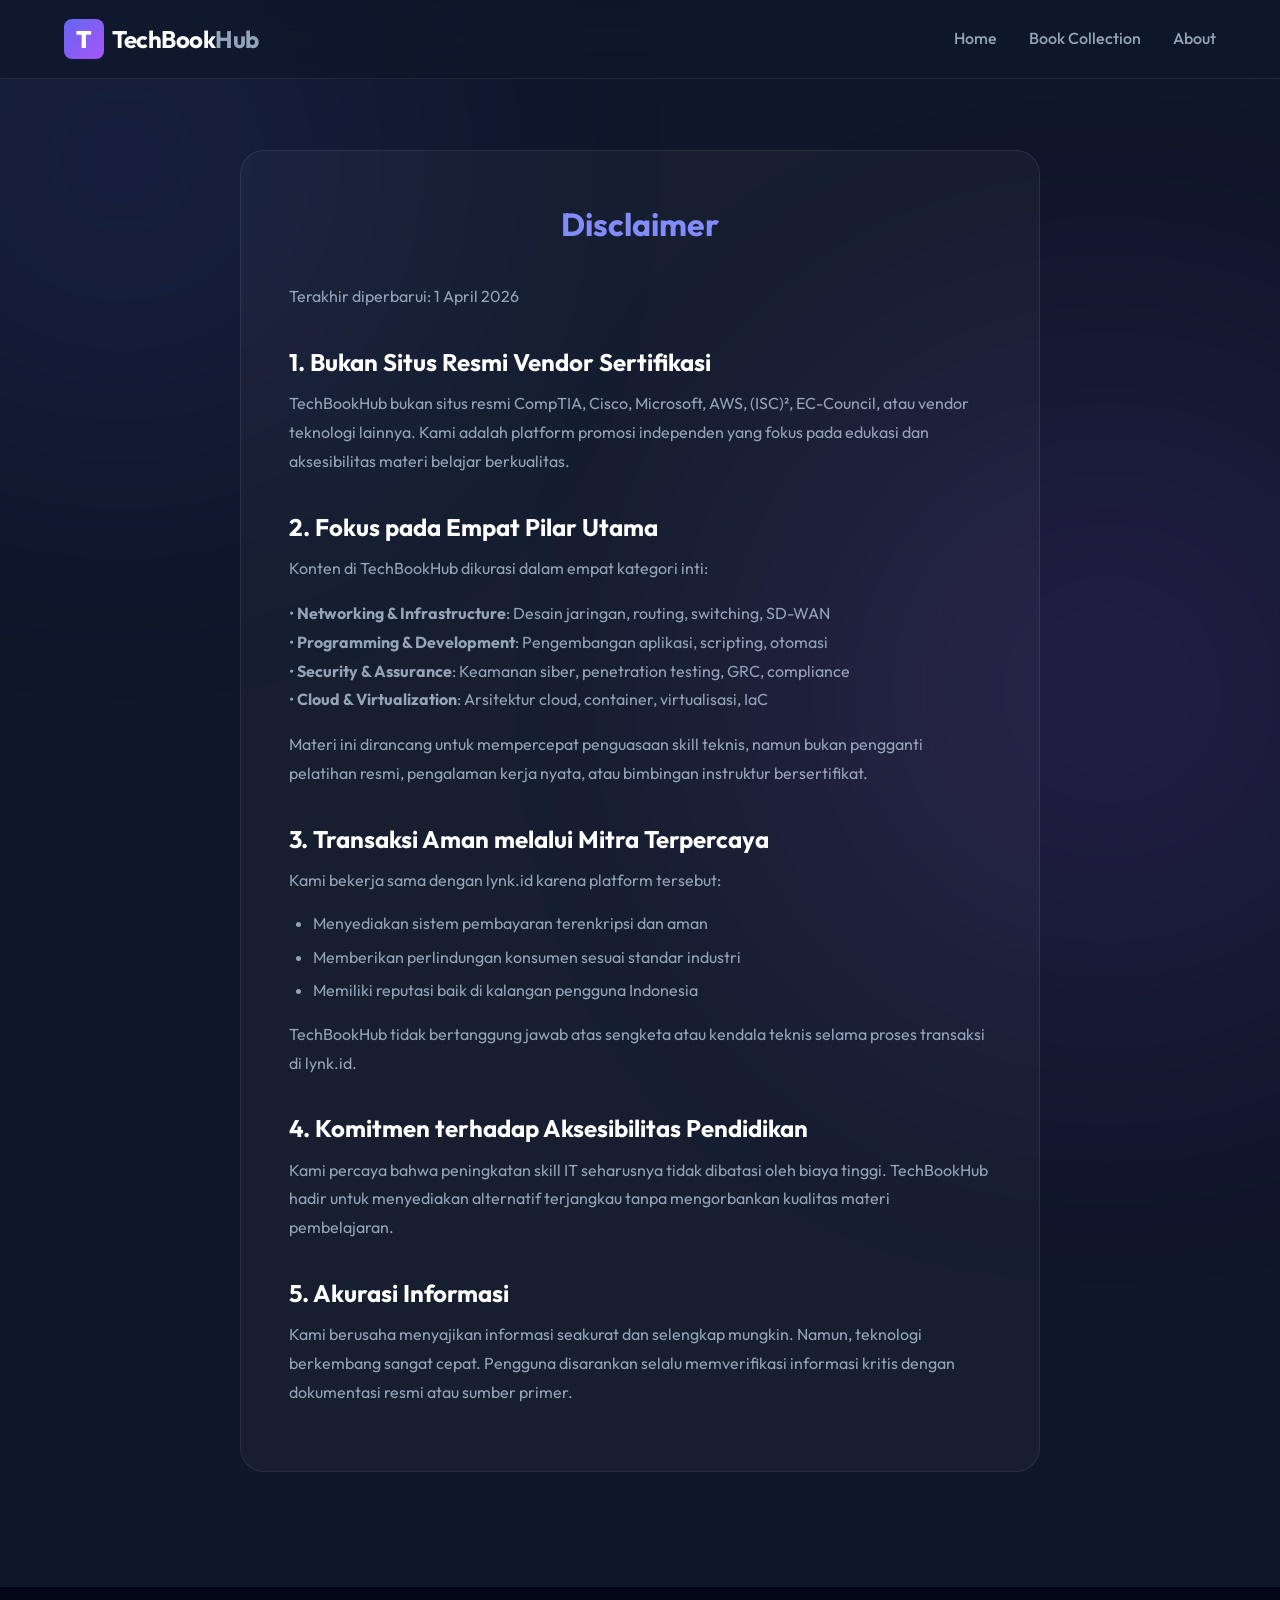
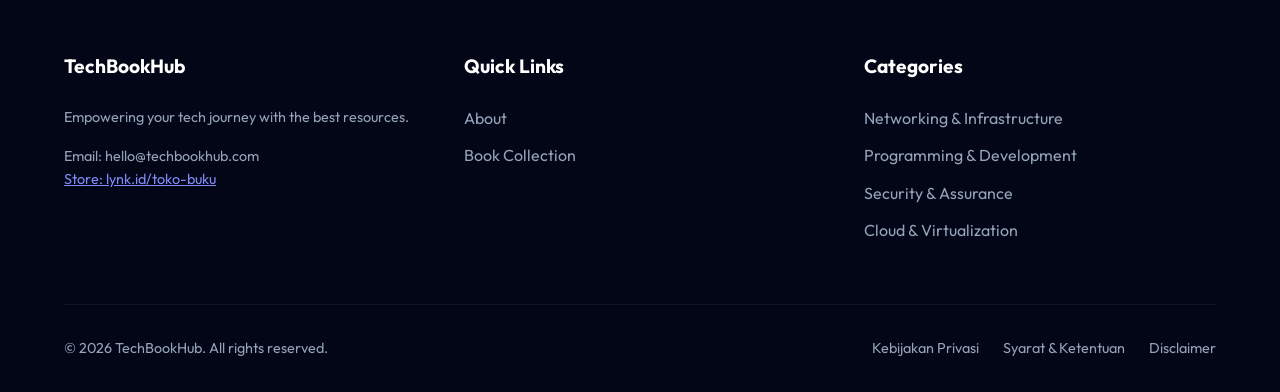
==== disclaimer.html @ c265a316 "feat: finalize legal pages and layout, fix mobile menu This commit adds disclaimer, privacy policy, " ====
<!DOCTYPE html>
<html lang="id">
<head>
    <meta charset="UTF-8">
    <meta name="viewport" content="width=device-width, initial-scale=1.0">
    <title>Disclaimer | TechBookHub</title>
    <!-- Favicon -->
    <link rel="icon" type="image/svg+xml" href="data:image/svg+xml,%3Csvg xmlns='http://www.w3.org/2000/svg' viewBox='0 0 100 100'%3E%3Crect width='100' height='100' rx='20' fill='%23a855f7'/%3E%3Ctext x='50' y='53' font-family='Arial, sans-serif' font-size='65' font-weight='bold' fill='white' dominant-baseline='central' text-anchor='middle'%3ET%3C/text%3E%3C/svg%3E">
    <link rel="stylesheet" href="assets/css/style.css">
    <style>
        .legal-content-container {
            max-width: 800px; 
            margin: 0 auto; 
            background: var(--glass-bg); 
            border: 1px solid var(--glass-border); 
            padding: 3rem; 
            border-radius: 24px;
        }
        .legal-content-container h2 {
            margin-bottom: 0.5rem;
            color: white;
            font-size: 1.5rem;
            margin-top: 2rem;
        }
        .legal-content-container h2:first-child {
            margin-top: 0;
            font-size: 2rem;
            color: var(--primary-light);
            margin-bottom: 2rem;
            text-align: center;
        }
        .legal-content-container p {
            color: var(--text-muted);
            margin-bottom: 1rem;
            line-height: 1.8;
        }
        .legal-content-container ul {
            color: var(--text-muted);
            margin-bottom: 1rem;
            padding-left: 1.5rem;
        }
        .legal-content-container ul li {
            margin-bottom: 0.5rem;
        }
    </style>
</head>
<body>
    <div class="bg-glow glow-1"></div>
    <div class="bg-glow glow-2"></div>

    <header>
        <a href="index.html" class="logo-container">
            <div class="logo-t">T</div>
            <div class="logo-text"><span class="tech">TechBook</span><span class="hub">Hub</span></div>
        </a>
        <button id="menu-toggle" class="menu-toggle" aria-label="Toggle Navigation">☰</button>
        <nav>
            <ul id="nav-list">
                <li><a href="index.html#home">Home</a></li>
                <li><a href="index.html#book-collection">Book Collection</a></li>
                <li><a href="index.html#about">About</a></li>
            </ul>
        </nav>
    </header>

    <section id="legal" style="padding-top: 150px; min-height: 80vh;">
        <div class="legal-content-container">
            <h2>Disclaimer</h2>
            <p>Terakhir diperbarui: 1 April 2026</p>

            <h2>1. Bukan Situs Resmi Vendor Sertifikasi</h2>
            <p>TechBookHub bukan situs resmi CompTIA, Cisco, Microsoft, AWS, (ISC)², EC-Council, atau vendor teknologi lainnya. Kami adalah platform promosi independen yang fokus pada edukasi dan aksesibilitas materi belajar berkualitas.</p>

            <h2>2. Fokus pada Empat Pilar Utama</h2>
            <p>Konten di TechBookHub dikurasi dalam empat kategori inti:</p>
            <p>• <strong>Networking & Infrastructure</strong>: Desain jaringan, routing, switching, SD-WAN<br>
            • <strong>Programming & Development</strong>: Pengembangan aplikasi, scripting, otomasi<br>
            • <strong>Security & Assurance</strong>: Keamanan siber, penetration testing, GRC, compliance<br>
            • <strong>Cloud & Virtualization</strong>: Arsitektur cloud, container, virtualisasi, IaC</p>
            <p>Materi ini dirancang untuk mempercepat penguasaan skill teknis, namun bukan pengganti pelatihan resmi, pengalaman kerja nyata, atau bimbingan instruktur bersertifikat.</p>

            <h2>3. Transaksi Aman melalui Mitra Terpercaya</h2>
            <p>Kami bekerja sama dengan lynk.id karena platform tersebut:</p>
            <ul>
                <li>Menyediakan sistem pembayaran terenkripsi dan aman</li>
                <li>Memberikan perlindungan konsumen sesuai standar industri</li>
                <li>Memiliki reputasi baik di kalangan pengguna Indonesia</li>
            </ul>
            <p>TechBookHub tidak bertanggung jawab atas sengketa atau kendala teknis selama proses transaksi di lynk.id.</p>

            <h2>4. Komitmen terhadap Aksesibilitas Pendidikan</h2>
            <p>Kami percaya bahwa peningkatan skill IT seharusnya tidak dibatasi oleh biaya tinggi. TechBookHub hadir untuk menyediakan alternatif terjangkau tanpa mengorbankan kualitas materi pembelajaran.</p>

            <h2>5. Akurasi Informasi</h2>
            <p>Kami berusaha menyajikan informasi seakurat dan selengkap mungkin. Namun, teknologi berkembang sangat cepat. Pengguna disarankan selalu memverifikasi informasi kritis dengan dokumentasi resmi atau sumber primer.</p>
        </div>
    </section>

    <footer>
        <div class="footer-grid">
            <div class="footer-col">
                <h3>TechBookHub</h3>
                <p style="color:var(--text-muted); font-size:0.9rem;">Empowering your tech journey with the best resources.</p>
                <p style="color:var(--text-muted); font-size:0.9rem; margin-top:1rem;">Email: hello@techbookhub.com</p>
                <p style="color:var(--text-muted); font-size:0.9rem;"><a href="https://lynk.id/toko-buku" target="_blank" style="color:var(--primary-light);">Store: lynk.id/toko-buku</a></p>
            </div>
            <div class="footer-col">
                <h3>Quick Links</h3>
                <ul>
                    <li><a href="index.html#about">About</a></li>
                    <li><a href="index.html#book-collection">Book Collection</a></li>
                </ul>
            </div>
            <div class="footer-col">
                <h3>Categories</h3>
                <ul>
                    <li><a href="index.html#book-collection">Networking & Infrastructure</a></li>
                    <li><a href="index.html#book-collection">Programming & Development</a></li>
                    <li><a href="index.html#book-collection">Security & Assurance</a></li>
                    <li><a href="index.html#book-collection">Cloud & Virtualization</a></li>
                </ul>
            </div>
        </div>
        <div class="footer-bottom">
            <p>&copy; 2026 TechBookHub. All rights reserved.</p>
            <div class="legal-links">
                <a href="privacy-policy.html">Kebijakan Privasi</a>
                <a href="terms-conditions.html">Syarat & Ketentuan</a>
                <a href="disclaimer.html">Disclaimer</a>
            </div>
        </div>
    </footer>

    <script src="assets/js/script.js?v=20260410"></script>
</body>
</html>
---- assets/css/style.css ----
@import url('https://fonts.googleapis.com/css2?family=Outfit:wght@300;400;600;700;800&display=swap');

:root {
  --primary: #6366f1;
  --primary-light: #818cf8;
  --secondary: #a855f7;
  --bg-dark: #0f172a;
  --bg-darker: #020617;
  --text-main: #f8fafc;
  --text-muted: #94a3b8;
  --glass-bg: rgba(255, 255, 255, 0.03);
  --glass-border: rgba(255, 255, 255, 0.08);
}

* { margin: 0; padding: 0; box-sizing: border-box; font-family: 'Outfit', sans-serif; }
html { scroll-behavior: smooth; }
body { background-color: var(--bg-dark); color: var(--text-main); line-height: 1.6; overflow-x: hidden; }

/* Background glows */
.bg-glow { position: fixed; border-radius: 50%; filter: blur(150px); opacity: 0.15; z-index: -1; pointer-events: none;}
.glow-1 { top: -10%; left: -10%; width: 500px; height: 500px; background: var(--primary); }
.glow-2 { bottom: -10%; right: -10%; width: 600px; height: 600px; background: var(--secondary); }

/* Header Navbar */
header {
  position: fixed; top: 0; width: 100%; z-index: 50;
  background: rgba(15, 23, 42, 0.7); backdrop-filter: blur(16px);
  border-bottom: 1px solid var(--glass-border); padding: 1.2rem 5%;
  display: flex; justify-content: space-between; align-items: center;
}
.logo-container { display: flex; align-items: center; gap: 0.5rem; text-decoration: none; }
.logo-t {
  background: linear-gradient(135deg, var(--primary), var(--secondary));
  color: white; font-weight: 800; font-size: 1.5rem;
  width: 40px; height: 40px; display: flex; align-items: center; justify-content: center;
  border-radius: 8px;
}
.logo-text { font-size: 1.5rem; font-weight: 700; letter-spacing: -0.5px; }
.logo-text .tech { color: #ffffff; }
.logo-text .hub { color: #94a3b8; }

nav ul { display: flex; gap: 2rem; list-style: none; }
nav a { color: var(--text-muted); text-decoration: none; font-weight: 500; transition: color 0.3s; }
nav a:hover { color: var(--text-main); }

/* Sections Common */
section { min-height: 100vh; padding: 120px 5% 50px; display: flex; flex-direction: column; justify-content: center;}

/* Home / Hero */
#home { text-align: center; align-items: center; }
.hero-title { font-size: 4.5rem; font-weight: 800; line-height: 1.1; margin-bottom: 1.5rem; }
.hero-title span { background: linear-gradient(to right, var(--primary-light), var(--secondary)); -webkit-background-clip: text; background-clip: text; -webkit-text-fill-color: transparent; color: transparent; }
.hero-desc { font-size: 1.25rem; color: var(--text-muted); max-width: 600px; margin-bottom: 2.5rem; }
.btn {
  display: inline-block; padding: 1rem 2.5rem; font-weight: 600; color: white;
  background: linear-gradient(135deg, var(--primary), var(--secondary));
  border-radius: 9999px; text-decoration: none; transition: all 0.3s ease; border: none; cursor: pointer;
  box-shadow: 0 10px 20px -5px rgba(99, 102, 241, 0.4);
}
.btn:hover { transform: translateY(-3px); box-shadow: 0 15px 25px -5px rgba(99, 102, 241, 0.5); }

/* Titles */
.section-title { font-size: 2.5rem; margin-bottom: 2rem; position: relative; display: inline-block; }
.section-title::after { content: ''; position: absolute; bottom: -10px; left: 0; width: 50px; height: 4px; background: var(--primary); border-radius: 2px; }

/* Book Collection */
#book-collection { justify-content: flex-start; }

.category-filters { display: flex; flex-wrap: wrap; gap: 1rem; margin-bottom: 3rem; }
.filter-btn {
  background: var(--glass-bg); border: 1px solid var(--glass-border);
  color: var(--text-muted); padding: 0.75rem 1.5rem; border-radius: 12px;
  cursor: pointer; transition: all 0.3s; font-weight: 500;
}
.filter-btn:hover, .filter-btn.active {
  background: rgba(99, 102, 241, 0.15); border-color: var(--primary); color: white;
}

.books-grid { display: grid; grid-template-columns: repeat(auto-fill, minmax(280px, 1fr)); gap: 2rem; margin-bottom: 4rem; }
.book-card {
  background: linear-gradient(180deg, var(--bg-darker) 0%, rgba(99, 102, 241, 0.08) 100%); border: 1px solid var(--glass-border); border-radius: 16px;
  padding: 1.5rem; transition: transform 0.3s, box-shadow 0.3s;
  display: flex; flex-direction: column; height: 100%;
}
.book-card:hover { transform: translateY(-5px); box-shadow: 0 20px 40px -10px rgba(0,0,0,0.5); border-color: rgba(255,255,255,0.15); }
.book-cover { width: 100%; height: 320px; background: linear-gradient(135deg, rgba(99, 102, 241, 0.15), rgba(168, 85, 247, 0.15)); border-radius: 8px; margin-bottom: 1.5rem; display: flex; align-items: center; justify-content: center; overflow: hidden; position: relative;}
.book-cover img { width: 100%; height: 100%; object-fit: cover; }
.book-tag { position: absolute; top: 10px; left: 10px; background: rgba(0,0,0,0.7); backdrop-filter: blur(4px); padding: 5px 10px; border-radius: 6px; font-size: 0.75rem; font-weight: 600; color: var(--primary-light); }
.book-title { font-size: 1.25rem; font-weight: 700; margin-bottom: 1rem; line-height: 1.4; flex-grow: 1;}
.book-actions { display: grid; grid-template-columns: 1fr 1fr; gap: 1rem; }
.btn-outline {
  background: transparent; border: 1px solid var(--glass-border); color: var(--text-main);
  padding: 0.75rem; border-radius: 8px; font-weight: 600; cursor: pointer; transition: 0.3s;
  text-align: center; text-decoration: none;
}
.btn-outline:hover { background: rgba(255,255,255,0.05); }
.btn-buy {
  background: var(--primary); border: 1px solid var(--primary); color: white;
  padding: 0.75rem; border-radius: 8px; font-weight: 600; cursor: pointer; transition: 0.3s;
  text-align: center; text-decoration: none;
}
.btn-buy:hover { background: var(--primary-light); }

/* Features Section */
.featured-section { margin-bottom: 4rem; }
.featured-section .books-grid { grid-template-columns: repeat(auto-fill, minmax(320px, 1fr)); }
.featured-label { display: inline-flex; align-items: center; gap: 0.5rem; color: #fbbf24; font-weight: 700; margin-bottom: 1.5rem; font-size: 1.2rem; }

/* Modal / Pop-Up */
.modal-overlay {
  position: fixed; top: 0; left: 0; width: 100%; height: 100%;
  background: rgba(2, 6, 23, 0.85); backdrop-filter: blur(8px);
  z-index: 100; display: flex; align-items: center; justify-content: center;
  opacity: 0; pointer-events: none; transition: opacity 0.3s ease;
  padding: 20px;
}
.modal-overlay.active { opacity: 1; pointer-events: all; }
.modal-content {
  background: var(--bg-dark); border: 1px solid var(--glass-border);
  border-radius: 20px; width: 100%; max-width: 600px; max-height: 90vh; overflow-y: auto;
  padding: 2.5rem; box-shadow: 0 25px 50px -12px rgba(0,0,0,0.5);
  transform: translateY(20px); transition: transform 0.3s ease;
  position: relative;
}
.modal-overlay.active .modal-content { transform: translateY(0); }
.modal-close {
  position: absolute; top: 20px; right: 20px; background: none; border: none;
  color: var(--text-muted); font-size: 1.5rem; cursor: pointer; transition: 0.3s;
}
.modal-close:hover { color: white; }

.modal-header { display: flex; gap: 1.5rem; margin-bottom: 2rem; border-bottom: 1px solid var(--glass-border); padding-bottom: 1.5rem; }
.modal-cover { width: 100px; height: 140px; background: linear-gradient(135deg, rgba(99, 102, 241, 0.15), rgba(168, 85, 247, 0.15)); border-radius: 8px; object-fit: cover; }
.modal-title-area { flex-grow: 1; }
.modal-book-title { font-size: 1.5rem; font-weight: 700; margin-bottom: 0.5rem; line-height: 1.3;}
.modal-badge { display: inline-block; background: rgba(99, 102, 241, 0.15); color: var(--primary-light); padding: 4px 8px; border-radius: 4px; font-size: 0.8rem; font-weight: 600; }

.modal-body h4 { font-size: 1.1rem; color: white; margin: 1.5rem 0 0.5rem; display: flex; align-items: center; gap: 0.5rem; }
.modal-list { list-style-position: inside; color: var(--text-muted); margin-bottom: 1rem; }
.modal-list li { margin-bottom: 0.25rem; }
.modal-info-grid { display: grid; grid-template-columns: 100px 1fr; gap: 0.5rem; color: var(--text-muted); font-size: 0.95rem; margin-bottom: 1.5rem; }
.modal-info-label { font-weight: 600; color: #cbd5e1; }

.audience-tags { display: flex; gap: 1rem; margin-bottom: 1rem; flex-wrap: wrap; }
.tag-pro { 
  display: inline-block; color: #93c5fd; font-weight: 700;
  background: rgba(59, 130, 246, 0.15); border: 1px solid rgba(59, 130, 246, 0.4);
  padding: 4px 14px; border-radius: 99px; font-size: 0.95rem;
}
.tag-expert { 
  display: inline-block; color: #fca5a5; font-weight: 700;
  background: rgba(239, 68, 68, 0.15); border: 1px solid rgba(239, 68, 68, 0.4);
  padding: 4px 14px; border-radius: 99px; font-size: 0.95rem;
}
.tag-beginner { 
  display: inline-block; color: #6ee7b7; font-weight: 700;
  background: rgba(16, 185, 129, 0.15); border: 1px solid rgba(16, 185, 129, 0.4);
  padding: 4px 14px; border-radius: 99px; font-size: 0.95rem;
}
.why-buy-list { list-style: none; }
.why-buy-list li::before { content: '✓ '; color: #10b981; font-weight: bold; }

/* About Section */
#about { min-height: 60vh; align-items: center; justify-content: center;}
.about-card { background: var(--glass-bg); border: 1px solid var(--glass-border); padding: 3rem; border-radius: 24px; max-width: 800px; width: 100%; text-align: center; }
.social-links { display: flex; justify-content: center; gap: 1.5rem; margin-top: 2rem; }
.social-links a { color: var(--text-main); font-size: 1.1rem; font-weight:bold; letter-spacing:1px; text-decoration:none; transition: color 0.3s; background: rgba(255,255,255,0.05); width: 60px; height: 60px; display: flex; align-items: center; justify-content: center; border-radius: 50%; border: 1px solid var(--glass-border); }
.social-links a:hover { color: white; background: var(--primary); border-color: var(--primary); box-shadow: 0 5px 15px rgba(99,102,241,0.4);}
.contact-info { margin-top: 2rem; color: var(--text-muted); font-size:1.1rem; line-height:2;}
.contact-info a { color: var(--primary-light); text-decoration: none; }

/* Footer */
footer { background: var(--bg-darker); border-top: 1px solid var(--glass-border); padding: 4rem 5% 2rem; margin-top:4rem;}
.footer-grid { display: grid; grid-template-columns: repeat(auto-fit, minmax(200px, 1fr)); gap: 3rem; margin-bottom: 3rem; }
.footer-col h3 { color: white; font-size: 1.2rem; margin-bottom: 1.5rem; }
.footer-col ul { list-style: none; }
.footer-col ul li { margin-bottom: 0.75rem; }
.footer-col ul a { color: var(--text-muted); text-decoration: none; transition: 0.3s; }
.footer-col ul a:hover { color: var(--primary-light); }
.footer-bottom { border-top: 1px solid rgba(255,255,255,0.05); padding-top: 2rem; display: flex; justify-content: space-between; align-items: center; color: var(--text-muted); font-size: 0.9rem; flex-wrap: wrap; gap: 1rem; }
.legal-links { display: flex; gap: 1.5rem; }
.legal-links a { color: var(--text-muted); text-decoration: none; transition: 0.3s; }
.legal-links a:hover { color: white; }

/* Responsive */
.menu-toggle { display: none; background: transparent; border: none; font-size: 2rem; color: white; cursor: pointer; transition: color 0.3s; }
.menu-toggle:hover { color: var(--primary-light); }

@media (max-width: 768px) {
  .hero-title { font-size: 3rem; }
  .menu-toggle { display: block; }
  nav ul {
    position: absolute; top: 100%; left: 0; width: 100%;
    background: rgba(15, 23, 42, 0.95); backdrop-filter: blur(16px);
    display: flex; flex-direction: column; padding: 1.5rem 0; gap: 1.5rem;
    align-items: center; border-bottom: 1px solid var(--glass-border);
    transform: translateY(-20px); opacity: 0; pointer-events: none; transition: all 0.3s ease;
  }
  nav ul.active {
    opacity: 1; pointer-events: all; transform: translateY(0);
  }

  .footer-bottom { flex-direction: column; text-align: center; }
  section { padding: 100px 5% 50px; }
}

/* Pricing and Asset Features */
.book-price { font-size: 1.4rem; font-weight: 800; color: #fbbf24; margin-bottom: 1rem; }
.m-price-tag { font-size: 1.8rem; font-weight: 800; color: #fbbf24; margin: 1rem 0; display: inline-block; background: rgba(251, 191, 36, 0.1); padding: 5px 15px; border-radius: 8px; border: 1px solid rgba(251, 191, 36, 0.3); }

.samples-container { display: flex; gap: 1rem; overflow-x: auto; padding: 10px 0; margin-bottom: 1.5rem; scrollbar-width: thin; }
.samples-container::-webkit-scrollbar { height: 6px; }
.samples-container::-webkit-scrollbar-track { background: rgba(255, 255, 255, 0.05); border-radius: 10px; }
.samples-container::-webkit-scrollbar-thumb { background: rgba(255, 255, 255, 0.2); border-radius: 10px; }
.sample-img { width: 120px; height: 160px; object-fit: cover; border-radius: 8px; border: 1px solid var(--glass-border); transition: transform 0.3s, border-color 0.3s; cursor: pointer; flex-shrink: 0; background: linear-gradient(135deg, rgba(99, 102, 241, 0.1), rgba(168, 85, 247, 0.1)); }
.sample-img:hover { transform: scale(1.05); border-color: var(--primary-light); }
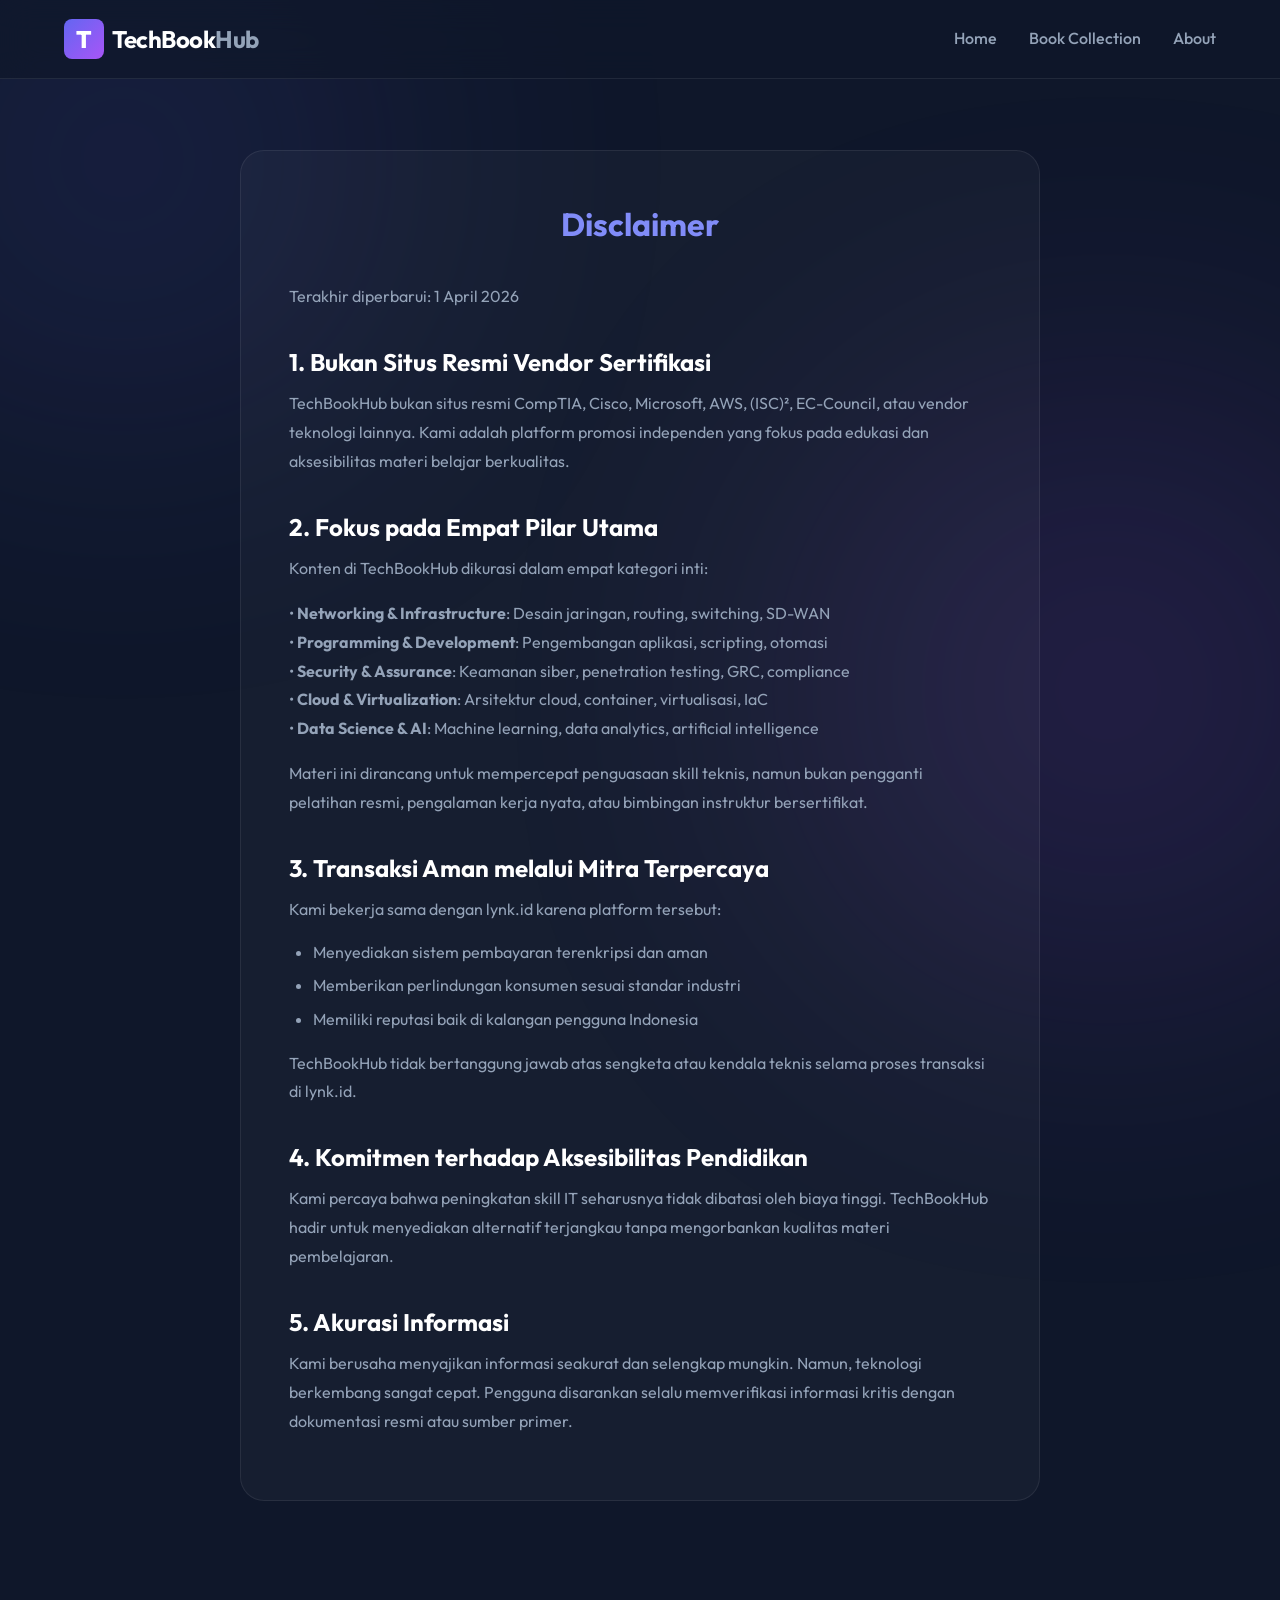
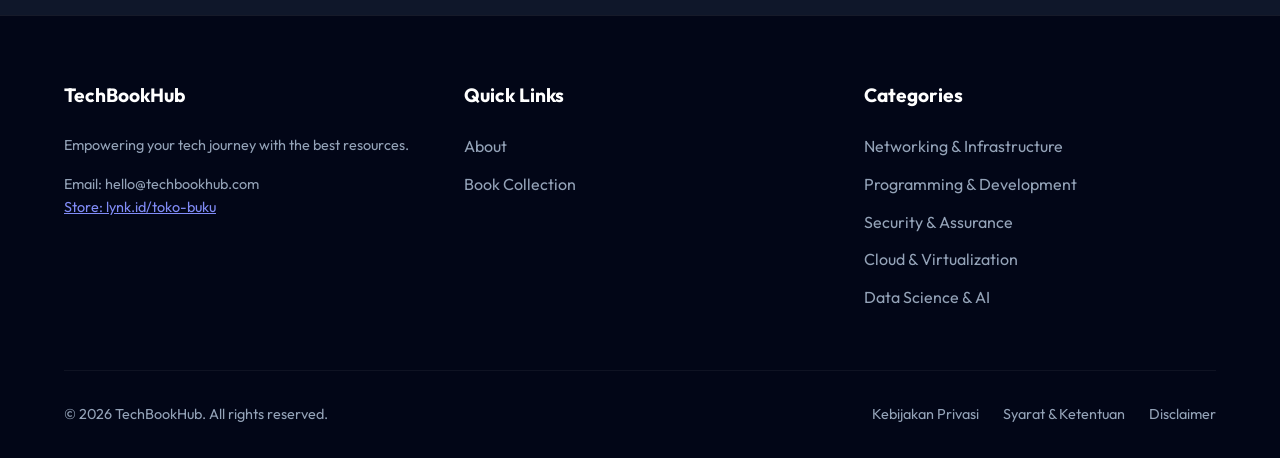
==== commit e8a40d72: "feat: add Data Science category & optimize performance This commit adds the Data Science & AI filter" ====
--- a/disclaimer.html
+++ b/disclaimer.html
@@ -3,7 +3,12 @@
 <head>
     <meta charset="UTF-8">
     <meta name="viewport" content="width=device-width, initial-scale=1.0">
+    <meta name="description" content="TechBookHub Disclaimer. Platform penyedia referensi edukasi IT.">
     <title>Disclaimer | TechBookHub</title>
+    <!-- Fonts Preconnect for Performance -->
+    <link rel="preconnect" href="https://fonts.googleapis.com">
+    <link rel="preconnect" href="https://fonts.gstatic.com" crossorigin>
+    <link href="https://fonts.googleapis.com/css2?family=Outfit:wght@300;400;600;700;800&display=swap" rel="stylesheet">
     <!-- Favicon -->
     <link rel="icon" type="image/svg+xml" href="data:image/svg+xml,%3Csvg xmlns='http://www.w3.org/2000/svg' viewBox='0 0 100 100'%3E%3Crect width='100' height='100' rx='20' fill='%23a855f7'/%3E%3Ctext x='50' y='53' font-family='Arial, sans-serif' font-size='65' font-weight='bold' fill='white' dominant-baseline='central' text-anchor='middle'%3ET%3C/text%3E%3C/svg%3E">
     <link rel="stylesheet" href="assets/css/style.css">
@@ -76,7 +81,8 @@
             <p>• <strong>Networking & Infrastructure</strong>: Desain jaringan, routing, switching, SD-WAN<br>
             • <strong>Programming & Development</strong>: Pengembangan aplikasi, scripting, otomasi<br>
             • <strong>Security & Assurance</strong>: Keamanan siber, penetration testing, GRC, compliance<br>
-            • <strong>Cloud & Virtualization</strong>: Arsitektur cloud, container, virtualisasi, IaC</p>
+            • <strong>Cloud & Virtualization</strong>: Arsitektur cloud, container, virtualisasi, IaC<br>
+            • <strong>Data Science & AI</strong>: Machine learning, data analytics, artificial intelligence</p>
             <p>Materi ini dirancang untuk mempercepat penguasaan skill teknis, namun bukan pengganti pelatihan resmi, pengalaman kerja nyata, atau bimbingan instruktur bersertifikat.</p>
 
             <h2>3. Transaksi Aman melalui Mitra Terpercaya</h2>
@@ -118,6 +124,7 @@
                     <li><a href="index.html#book-collection">Programming & Development</a></li>
                     <li><a href="index.html#book-collection">Security & Assurance</a></li>
                     <li><a href="index.html#book-collection">Cloud & Virtualization</a></li>
+                    <li><a href="index.html#book-collection">Data Science & AI</a></li>
                 </ul>
             </div>
         </div>
--- a/assets/css/style.css
+++ b/assets/css/style.css
@@ -1,4 +1,4 @@
-@import url('https://fonts.googleapis.com/css2?family=Outfit:wght@300;400;600;700;800&display=swap');
+/* Google Fonts are now preconnected via HTML link tags for faster loading */
 
 :root {
   --primary: #6366f1;
@@ -12,12 +12,12 @@
   --glass-border: rgba(255, 255, 255, 0.08);
 }
 
-* { margin: 0; padding: 0; box-sizing: border-box; font-family: 'Outfit', sans-serif; }
+* { margin: 0; padding: 0; box-sizing: border-box; }
 html { scroll-behavior: smooth; }
-body { background-color: var(--bg-dark); color: var(--text-main); line-height: 1.6; overflow-x: hidden; }
+body { font-family: 'Outfit', sans-serif; background-color: var(--bg-dark); color: var(--text-main); line-height: 1.6; overflow-x: hidden; }
 
 /* Background glows */
-.bg-glow { position: fixed; border-radius: 50%; filter: blur(150px); opacity: 0.15; z-index: -1; pointer-events: none;}
+.bg-glow { position: fixed; border-radius: 50%; filter: blur(150px); opacity: 0.15; z-index: -1; pointer-events: none; will-change: transform; transform: translateZ(0); }
 .glow-1 { top: -10%; left: -10%; width: 500px; height: 500px; background: var(--primary); }
 .glow-2 { bottom: -10%; right: -10%; width: 600px; height: 600px; background: var(--secondary); }
 
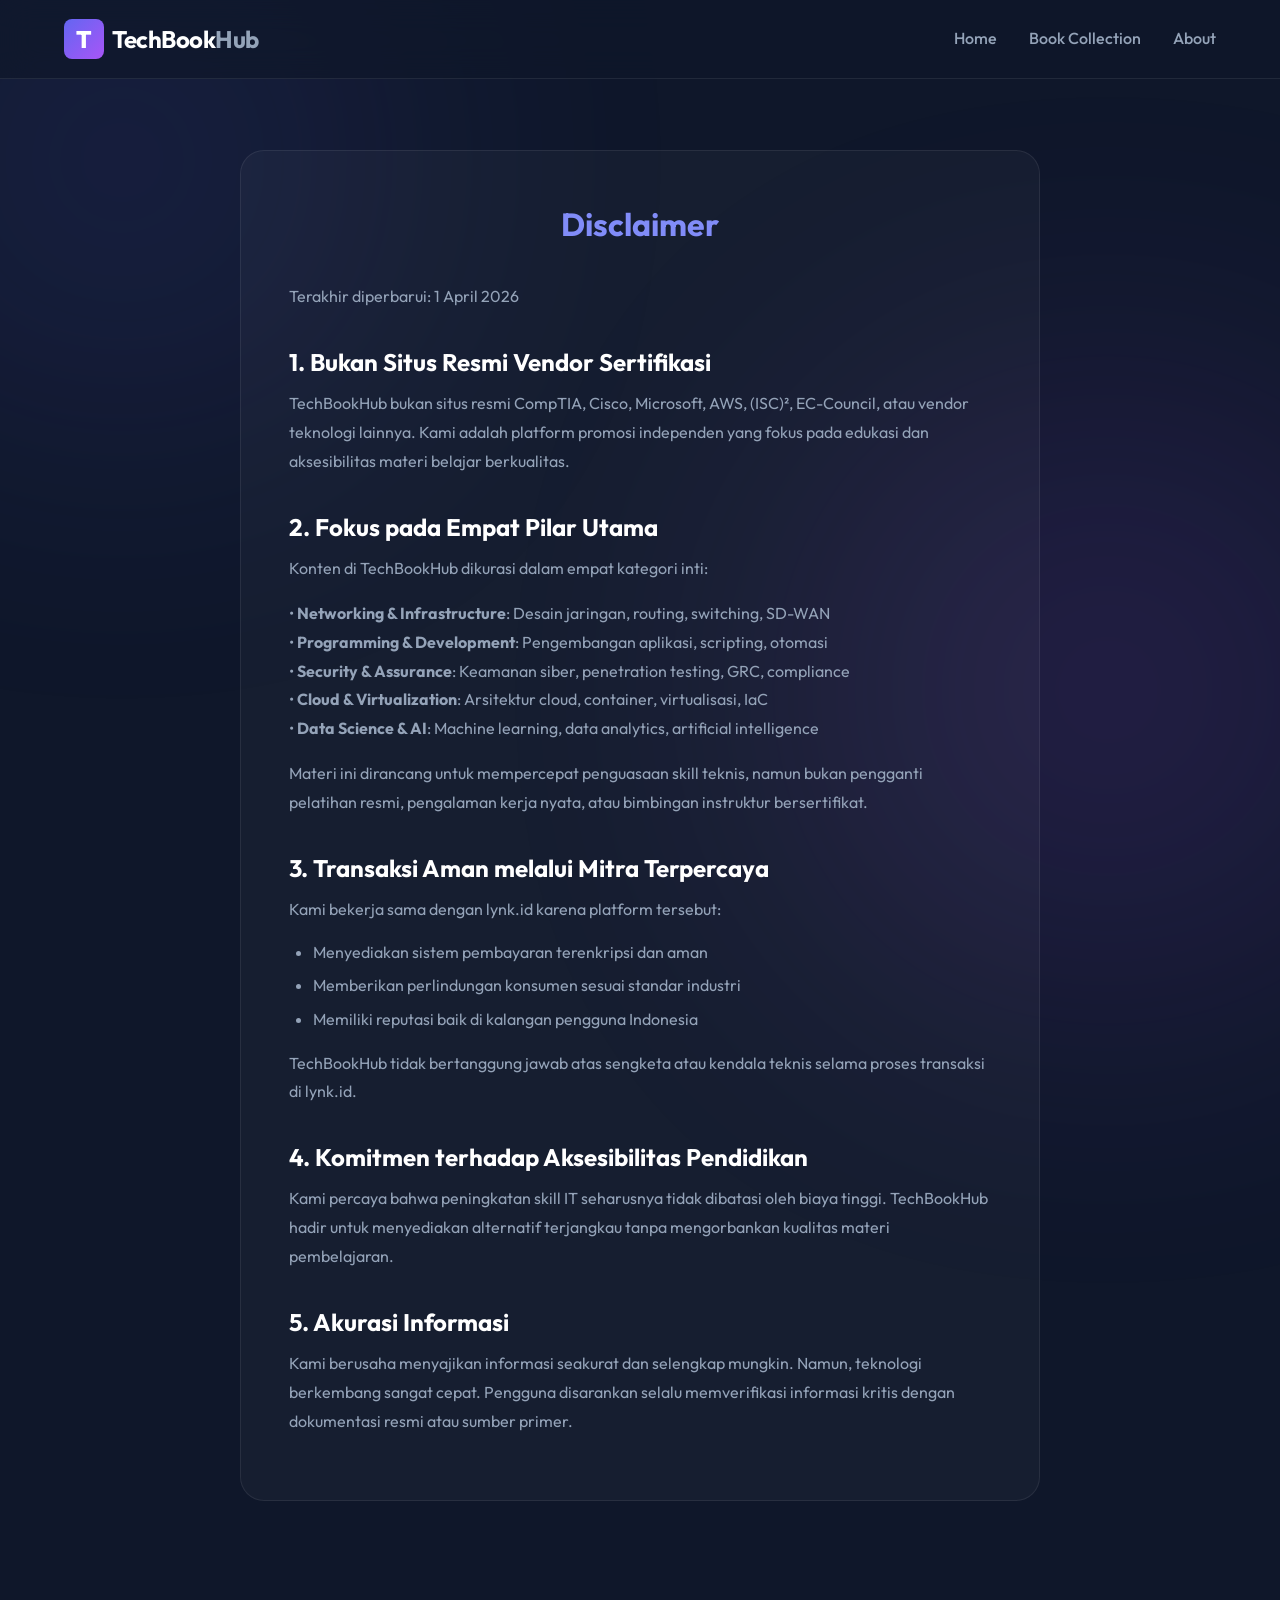
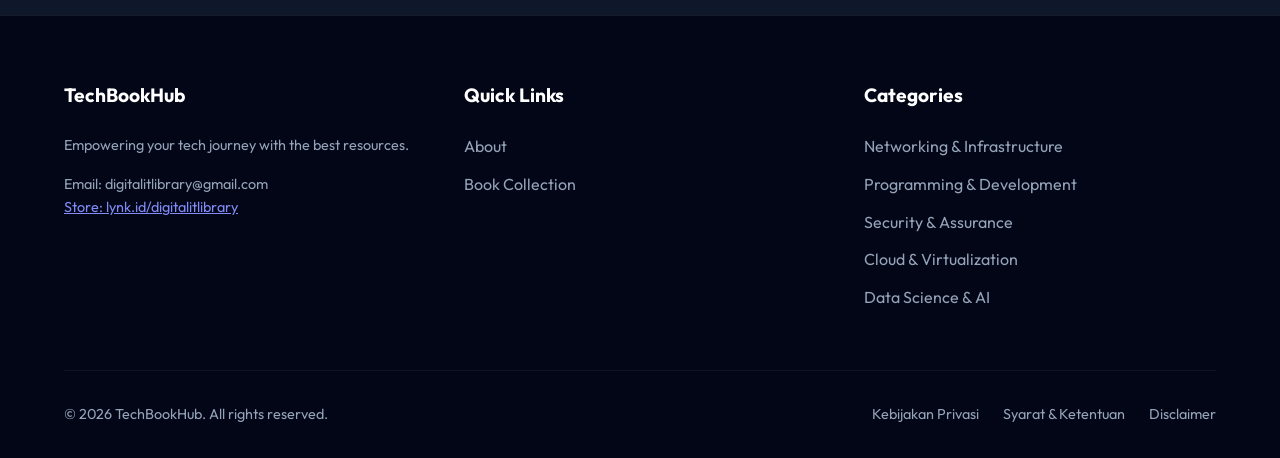
==== commit cd0ea56b: "style: update UI pricing font, config links & inject SVG socials Commit includes: - Resized modal .m" ====
--- a/disclaimer.html
+++ b/disclaimer.html
@@ -107,8 +107,8 @@
             <div class="footer-col">
                 <h3>TechBookHub</h3>
                 <p style="color:var(--text-muted); font-size:0.9rem;">Empowering your tech journey with the best resources.</p>
-                <p style="color:var(--text-muted); font-size:0.9rem; margin-top:1rem;">Email: hello@techbookhub.com</p>
-                <p style="color:var(--text-muted); font-size:0.9rem;"><a href="https://lynk.id/toko-buku" target="_blank" style="color:var(--primary-light);">Store: lynk.id/toko-buku</a></p>
+                <p style="color:var(--text-muted); font-size:0.9rem; margin-top:1rem;">Email: digitalitlibrary@gmail.com</p>
+                <p style="color:var(--text-muted); font-size:0.9rem;"><a href="https://lynk.id/digitalitlibrary" target="_blank" style="color:var(--primary-light);">Store: lynk.id/digitalitlibrary</a></p>
             </div>
             <div class="footer-col">
                 <h3>Quick Links</h3>
--- a/assets/css/style.css
+++ b/assets/css/style.css
@@ -164,7 +164,8 @@
 #about { min-height: 60vh; align-items: center; justify-content: center;}
 .about-card { background: var(--glass-bg); border: 1px solid var(--glass-border); padding: 3rem; border-radius: 24px; max-width: 800px; width: 100%; text-align: center; }
 .social-links { display: flex; justify-content: center; gap: 1.5rem; margin-top: 2rem; }
-.social-links a { color: var(--text-main); font-size: 1.1rem; font-weight:bold; letter-spacing:1px; text-decoration:none; transition: color 0.3s; background: rgba(255,255,255,0.05); width: 60px; height: 60px; display: flex; align-items: center; justify-content: center; border-radius: 50%; border: 1px solid var(--glass-border); }
+.social-links a { color: var(--text-main); font-size: 1.1rem; font-weight:bold; letter-spacing:1px; text-decoration:none; transition: color 0.3s, background 0.3s; background: rgba(255,255,255,0.05); width: 60px; height: 60px; display: flex; align-items: center; justify-content: center; border-radius: 50%; border: 1px solid var(--glass-border); }
+.social-links a svg { width: 24px; height: 24px; fill: currentColor; }
 .social-links a:hover { color: white; background: var(--primary); border-color: var(--primary); box-shadow: 0 5px 15px rgba(99,102,241,0.4);}
 .contact-info { margin-top: 2rem; color: var(--text-muted); font-size:1.1rem; line-height:2;}
 .contact-info a { color: var(--primary-light); text-decoration: none; }
@@ -206,7 +207,7 @@
 
 /* Pricing and Asset Features */
 .book-price { font-size: 1.4rem; font-weight: 800; color: #fbbf24; margin-bottom: 1rem; }
-.m-price-tag { font-size: 1.8rem; font-weight: 800; color: #fbbf24; margin: 1rem 0; display: inline-block; background: rgba(251, 191, 36, 0.1); padding: 5px 15px; border-radius: 8px; border: 1px solid rgba(251, 191, 36, 0.3); }
+.m-price-tag { font-size: 1.3rem; font-weight: 700; color: #fbbf24; margin: 1rem 0; display: inline-block; background: rgba(251, 191, 36, 0.1); padding: 5px 15px; border-radius: 8px; border: 1px solid rgba(251, 191, 36, 0.3); }
 
 .samples-container { display: flex; gap: 1rem; overflow-x: auto; padding: 10px 0; margin-bottom: 1.5rem; scrollbar-width: thin; }
 .samples-container::-webkit-scrollbar { height: 6px; }
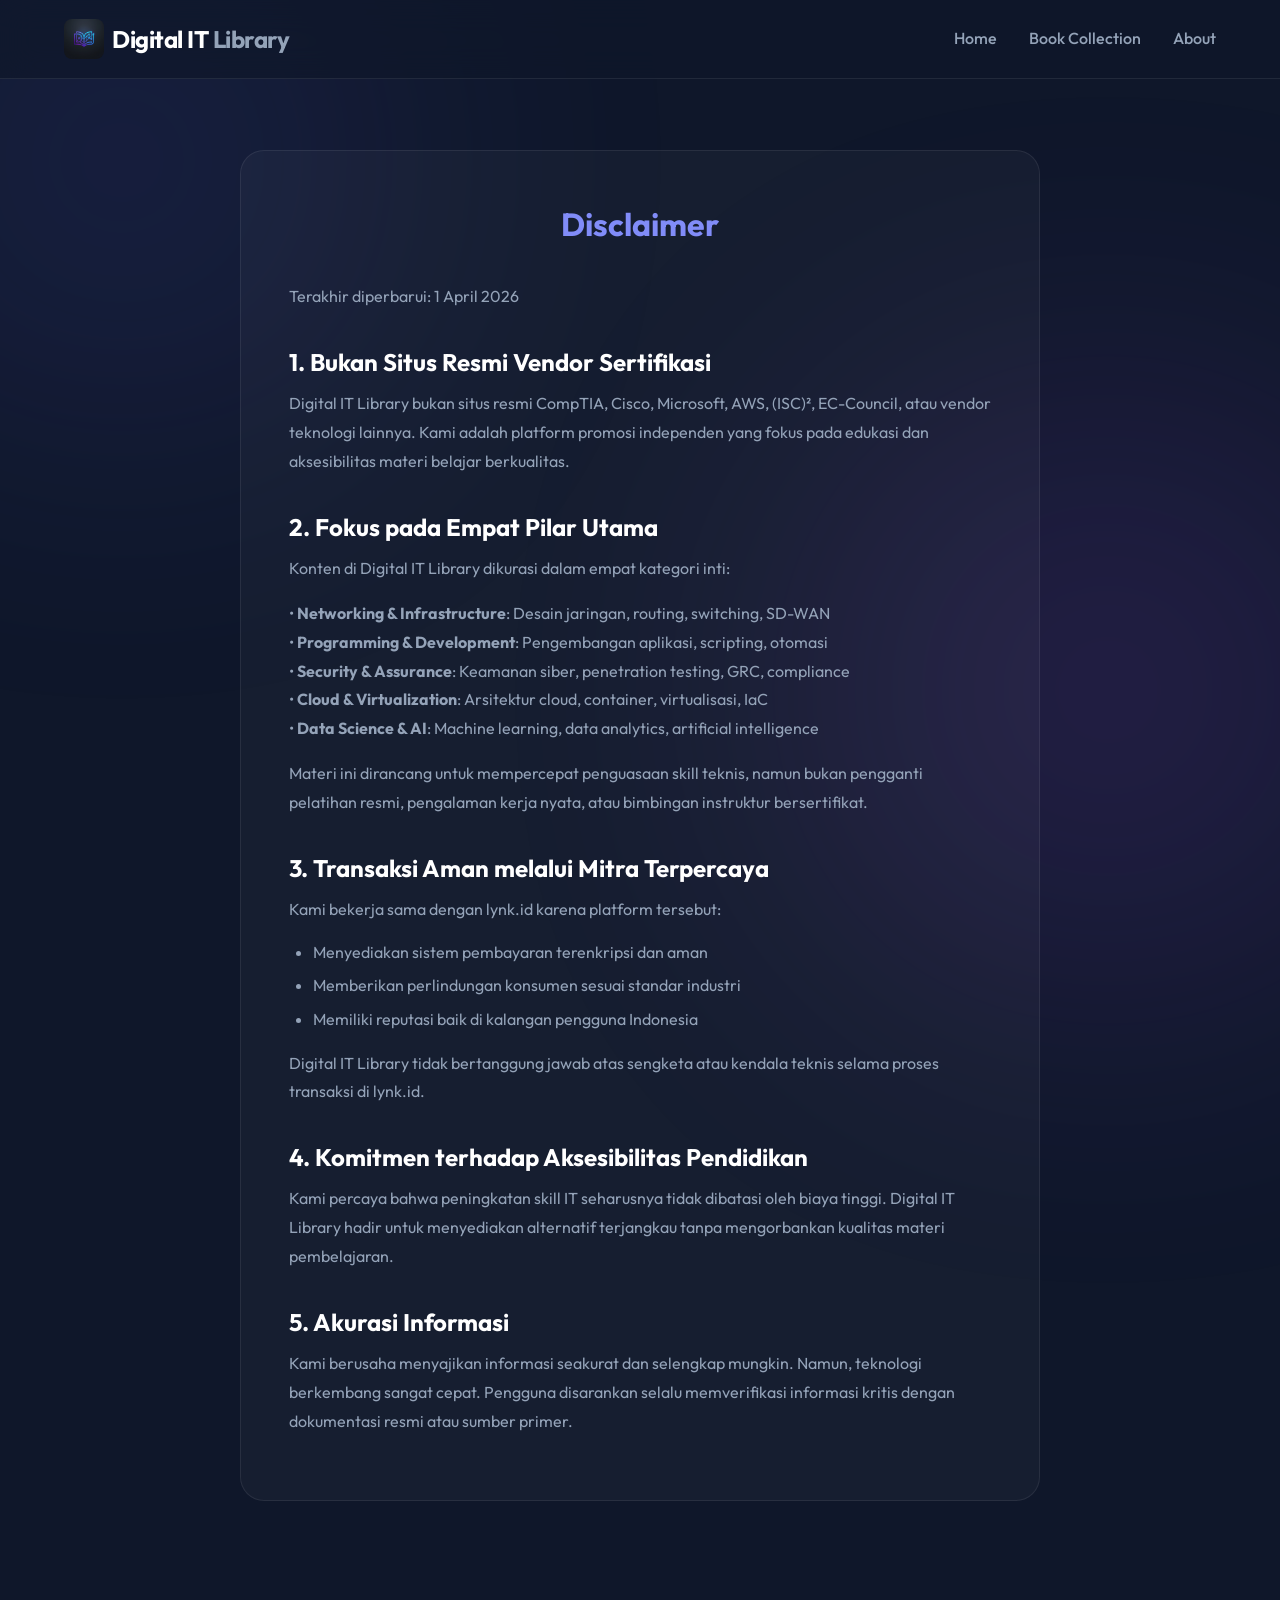
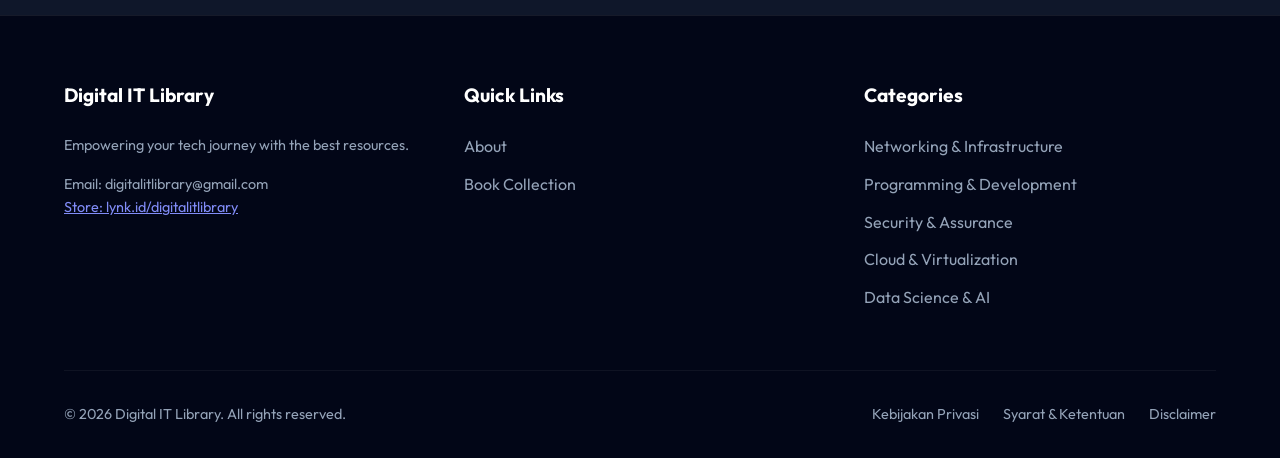
==== commit 8a590627: "Rebranding: Comprehensive transition to Digital IT Library & Performance Optimizations" ====
--- a/disclaimer.html
+++ b/disclaimer.html
@@ -3,14 +3,13 @@
 <head>
     <meta charset="UTF-8">
     <meta name="viewport" content="width=device-width, initial-scale=1.0">
-    <meta name="description" content="TechBookHub Disclaimer. Platform penyedia referensi edukasi IT.">
-    <title>Disclaimer | TechBookHub</title>
+    <meta name="description" content="Digital IT Library Disclaimer. Platform penyedia referensi edukasi IT.">
+    <title>Disclaimer | Digital IT Library</title>
     <!-- Fonts Preconnect for Performance -->
     <link rel="preconnect" href="https://fonts.googleapis.com">
     <link rel="preconnect" href="https://fonts.gstatic.com" crossorigin>
     <link href="https://fonts.googleapis.com/css2?family=Outfit:wght@300;400;600;700;800&display=swap" rel="stylesheet">
-    <!-- Favicon -->
-    <link rel="icon" type="image/svg+xml" href="data:image/svg+xml,%3Csvg xmlns='http://www.w3.org/2000/svg' viewBox='0 0 100 100'%3E%3Crect width='100' height='100' rx='20' fill='%23a855f7'/%3E%3Ctext x='50' y='53' font-family='Arial, sans-serif' font-size='65' font-weight='bold' fill='white' dominant-baseline='central' text-anchor='middle'%3ET%3C/text%3E%3C/svg%3E">
+    <link rel="icon" type="image/png" href="assets/images/branding/logo.png">
     <link rel="stylesheet" href="assets/css/style.css">
     <style>
         .legal-content-container {
@@ -55,8 +54,8 @@
 
     <header>
         <a href="index.html" class="logo-container">
-            <div class="logo-t">T</div>
-            <div class="logo-text"><span class="tech">TechBook</span><span class="hub">Hub</span></div>
+            <img src="assets/images/branding/logo.png" alt="Digital IT Library Logo" class="logo-img">
+            <div class="logo-text"><span class="brand-first">Digital IT</span> <span class="brand-second">Library</span></div>
         </a>
         <button id="menu-toggle" class="menu-toggle" aria-label="Toggle Navigation">☰</button>
         <nav>
@@ -74,10 +73,10 @@
             <p>Terakhir diperbarui: 1 April 2026</p>
 
             <h2>1. Bukan Situs Resmi Vendor Sertifikasi</h2>
-            <p>TechBookHub bukan situs resmi CompTIA, Cisco, Microsoft, AWS, (ISC)², EC-Council, atau vendor teknologi lainnya. Kami adalah platform promosi independen yang fokus pada edukasi dan aksesibilitas materi belajar berkualitas.</p>
+            <p>Digital IT Library bukan situs resmi CompTIA, Cisco, Microsoft, AWS, (ISC)², EC-Council, atau vendor teknologi lainnya. Kami adalah platform promosi independen yang fokus pada edukasi dan aksesibilitas materi belajar berkualitas.</p>
 
             <h2>2. Fokus pada Empat Pilar Utama</h2>
-            <p>Konten di TechBookHub dikurasi dalam empat kategori inti:</p>
+            <p>Konten di Digital IT Library dikurasi dalam empat kategori inti:</p>
             <p>• <strong>Networking & Infrastructure</strong>: Desain jaringan, routing, switching, SD-WAN<br>
             • <strong>Programming & Development</strong>: Pengembangan aplikasi, scripting, otomasi<br>
             • <strong>Security & Assurance</strong>: Keamanan siber, penetration testing, GRC, compliance<br>
@@ -92,10 +91,10 @@
                 <li>Memberikan perlindungan konsumen sesuai standar industri</li>
                 <li>Memiliki reputasi baik di kalangan pengguna Indonesia</li>
             </ul>
-            <p>TechBookHub tidak bertanggung jawab atas sengketa atau kendala teknis selama proses transaksi di lynk.id.</p>
+            <p>Digital IT Library tidak bertanggung jawab atas sengketa atau kendala teknis selama proses transaksi di lynk.id.</p>
 
             <h2>4. Komitmen terhadap Aksesibilitas Pendidikan</h2>
-            <p>Kami percaya bahwa peningkatan skill IT seharusnya tidak dibatasi oleh biaya tinggi. TechBookHub hadir untuk menyediakan alternatif terjangkau tanpa mengorbankan kualitas materi pembelajaran.</p>
+            <p>Kami percaya bahwa peningkatan skill IT seharusnya tidak dibatasi oleh biaya tinggi. Digital IT Library hadir untuk menyediakan alternatif terjangkau tanpa mengorbankan kualitas materi pembelajaran.</p>
 
             <h2>5. Akurasi Informasi</h2>
             <p>Kami berusaha menyajikan informasi seakurat dan selengkap mungkin. Namun, teknologi berkembang sangat cepat. Pengguna disarankan selalu memverifikasi informasi kritis dengan dokumentasi resmi atau sumber primer.</p>
@@ -105,7 +104,7 @@
     <footer>
         <div class="footer-grid">
             <div class="footer-col">
-                <h3>TechBookHub</h3>
+                <h3>Digital IT Library</h3>
                 <p style="color:var(--text-muted); font-size:0.9rem;">Empowering your tech journey with the best resources.</p>
                 <p style="color:var(--text-muted); font-size:0.9rem; margin-top:1rem;">Email: digitalitlibrary@gmail.com</p>
                 <p style="color:var(--text-muted); font-size:0.9rem;"><a href="https://lynk.id/digitalitlibrary" target="_blank" style="color:var(--primary-light);">Store: lynk.id/digitalitlibrary</a></p>
@@ -129,7 +128,7 @@
             </div>
         </div>
         <div class="footer-bottom">
-            <p>&copy; 2026 TechBookHub. All rights reserved.</p>
+            <p>&copy; 2026 Digital IT Library. All rights reserved.</p>
             <div class="legal-links">
                 <a href="privacy-policy.html">Kebijakan Privasi</a>
                 <a href="terms-conditions.html">Syarat & Ketentuan</a>
--- a/assets/css/style.css
+++ b/assets/css/style.css
@@ -29,15 +29,18 @@
   display: flex; justify-content: space-between; align-items: center;
 }
 .logo-container { display: flex; align-items: center; gap: 0.5rem; text-decoration: none; }
-.logo-t {
+.logo-icon, .logo-img {
+  width: 40px; height: 40px; border-radius: 8px;
+  object-fit: cover;
+}
+.logo-icon {
   background: linear-gradient(135deg, var(--primary), var(--secondary));
   color: white; font-weight: 800; font-size: 1.5rem;
-  width: 40px; height: 40px; display: flex; align-items: center; justify-content: center;
-  border-radius: 8px;
+  display: flex; align-items: center; justify-content: center;
 }
 .logo-text { font-size: 1.5rem; font-weight: 700; letter-spacing: -0.5px; }
-.logo-text .tech { color: #ffffff; }
-.logo-text .hub { color: #94a3b8; }
+.logo-text .brand-first { color: #ffffff; }
+.logo-text .brand-second { color: #94a3b8; }
 
 nav ul { display: flex; gap: 2rem; list-style: none; }
 nav a { color: var(--text-muted); text-decoration: none; font-weight: 500; transition: color 0.3s; }
@@ -83,7 +86,18 @@
   display: flex; flex-direction: column; height: 100%;
 }
 .book-card:hover { transform: translateY(-5px); box-shadow: 0 20px 40px -10px rgba(0,0,0,0.5); border-color: rgba(255,255,255,0.15); }
-.book-cover { width: 100%; height: 320px; background: linear-gradient(135deg, rgba(99, 102, 241, 0.15), rgba(168, 85, 247, 0.15)); border-radius: 8px; margin-bottom: 1.5rem; display: flex; align-items: center; justify-content: center; overflow: hidden; position: relative;}
+.book-cover { 
+  width: 100%; 
+  aspect-ratio: 1 / 1.4; 
+  background: linear-gradient(135deg, rgba(99, 102, 241, 0.15), rgba(168, 85, 247, 0.15)); 
+  border-radius: 8px; 
+  margin-bottom: 1.5rem; 
+  display: flex; 
+  align-items: center; 
+  justify-content: center; 
+  overflow: hidden; 
+  position: relative;
+}
 .book-cover img { width: 100%; height: 100%; object-fit: cover; }
 .book-tag { position: absolute; top: 10px; left: 10px; background: rgba(0,0,0,0.7); backdrop-filter: blur(4px); padding: 5px 10px; border-radius: 6px; font-size: 0.75rem; font-weight: 600; color: var(--primary-light); }
 .book-title { font-size: 1.25rem; font-weight: 700; margin-bottom: 1rem; line-height: 1.4; flex-grow: 1;}
@@ -203,6 +217,12 @@
 
   .footer-bottom { flex-direction: column; text-align: center; }
   section { padding: 100px 5% 50px; }
+  
+  /* Optimize mobile header rendering */
+  header {
+    backdrop-filter: blur(8px);
+    background: rgba(15, 23, 42, 0.85);
+  }
 }
 
 /* Pricing and Asset Features */
@@ -215,3 +235,171 @@
 .samples-container::-webkit-scrollbar-thumb { background: rgba(255, 255, 255, 0.2); border-radius: 10px; }
 .sample-img { width: 120px; height: 160px; object-fit: cover; border-radius: 8px; border: 1px solid var(--glass-border); transition: transform 0.3s, border-color 0.3s; cursor: pointer; flex-shrink: 0; background: linear-gradient(135deg, rgba(99, 102, 241, 0.1), rgba(168, 85, 247, 0.1)); }
 .sample-img:hover { transform: scale(1.05); border-color: var(--primary-light); }
+
+/* Zoom Modal */
+.zoom-modal-overlay {
+    display: none;
+    position: fixed;
+    z-index: 10000;
+    padding-top: 50px;
+    left: 0;
+    top: 0;
+    width: 100%;
+    height: 100%;
+    background-color: rgba(15, 23, 42, 0.95);
+    backdrop-filter: blur(8px);
+    cursor: zoom-out;
+}
+.zoom-modal-content {
+    margin: auto;
+    display: block;
+    max-width: 90%;
+    max-height: 90%;
+    object-fit: contain;
+    animation-name: zoomIn;
+    animation-duration: 0.3s;
+    border-radius: 8px;
+    box-shadow: 0 10px 30px rgba(0,0,0,0.5);
+}
+@keyframes zoomIn {
+    from {transform:scale(0); opacity:0;}
+    to {transform:scale(1); opacity:1;}
+}
+.zoom-close {
+    position: absolute;
+    top: 20px;
+    right: 35px;
+    color: #f1f1f1;
+    font-size: 40px;
+    font-weight: bold;
+    cursor: pointer;
+    transition: color 0.3s;
+}
+.zoom-close:hover {
+    color: var(--primary-light);
+}
+
+/* Toast Notification */
+.toast {
+  visibility: hidden; min-width: 250px; background-color: var(--primary);
+  color: #fff; text-align: center; border-radius: 8px; padding: 16px;
+  position: fixed; z-index: 10001; right: 30px; bottom: 30px; font-weight: 600;
+  opacity: 0; transition: opacity 0.5s, visibility 0.5s, transform 0.5s;
+  transform: translateY(20px); box-shadow: 0 10px 25px rgba(168, 85, 247, 0.4);
+}
+.toast.show {
+  visibility: visible; opacity: 1; transform: translateY(0);
+}
+
+/* Share Button — Icon + Label */
+.btn-share {
+  width: 30%;
+  min-width: 100px;
+  display: inline-flex;
+  align-items: center;
+  justify-content: center;
+  gap: 8px;
+  background: rgba(129,140,248,0.1);
+  border: 1.5px solid var(--primary-light);
+  color: var(--primary-light);
+  border-radius: 9999px;
+  padding: 0.75rem 1.2rem;
+  font-weight: 600;
+  cursor: pointer;
+  transition: all 0.3s ease;
+  font-size: 0.95rem;
+}
+.btn-share svg {
+  flex-shrink: 0;
+  stroke: currentColor;
+  display: block;
+}
+.btn-share:hover {
+  background: rgba(168, 85, 247, 0.2);
+  border-color: var(--secondary);
+  color: #fff;
+  box-shadow: 0 0 16px rgba(168,85,247,0.35);
+}
+@media (max-width: 480px) {
+  .btn-share span { display: none; }
+  .btn-share { width: auto; padding: 0.75rem 1rem; }
+}
+
+/* Discount & Price Styles - Psychological Design */
+.price-container { display: flex; align-items: center; flex-wrap: wrap; margin-bottom: 0.5rem; }
+.original-price { font-size: 1.15rem; color: #94a3b8; text-decoration: line-through; text-decoration-color: #ef4444; text-decoration-thickness: 2px; font-weight: 600; margin-right: 8px; }
+.discount-badge { background: #ef4444; color: white; padding: 3px 10px; font-size: 0.8rem; border-radius: 6px; font-weight: 800; letter-spacing: 0.5px; display: inline-block; box-shadow: 0 4px 10px rgba(239, 68, 68, 0.3); vertical-align: middle; }
+
+/* ============================
+   Social Share Popup Modal
+   ============================ */
+.share-popup-overlay {
+  position: fixed; inset: 0; z-index: 10002;
+  background: rgba(2, 6, 23, 0.75); backdrop-filter: blur(6px);
+  display: flex; align-items: flex-end; justify-content: center;
+  opacity: 0; pointer-events: none;
+  transition: opacity 0.3s ease;
+  padding: 0 0 0 0;
+}
+.share-popup-overlay.active { opacity: 1; pointer-events: all; }
+.share-popup-sheet {
+  background: #1e293b;
+  border: 1px solid var(--glass-border);
+  border-radius: 24px 24px 0 0;
+  padding: 2rem 2rem 2.5rem;
+  width: 100%; max-width: 600px;
+  transform: translateY(100%);
+  transition: transform 0.35s cubic-bezier(0.22, 1, 0.36, 1);
+  box-shadow: 0 -10px 40px rgba(0,0,0,0.5);
+}
+.share-popup-overlay.active .share-popup-sheet {
+  transform: translateY(0);
+}
+.share-popup-handle {
+  width: 40px; height: 4px; background: rgba(255,255,255,0.2);
+  border-radius: 99px; margin: 0 auto 1.5rem;
+}
+.share-popup-title {
+  font-size: 1rem; font-weight: 700; color: var(--text-muted);
+  text-transform: uppercase; letter-spacing: 1px; margin-bottom: 1.5rem;
+  text-align: center;
+}
+.share-options-grid {
+  display: grid; grid-template-columns: repeat(5, 1fr); gap: 1rem;
+  margin-bottom: 1.5rem;
+}
+.share-option {
+  display: flex; flex-direction: column; align-items: center;
+  gap: 0.5rem; cursor: pointer; background: none; border: none;
+  color: var(--text-muted); transition: all 0.2s ease;
+  padding: 0.75rem 0.5rem; border-radius: 12px;
+  text-decoration: none;
+}
+.share-option:hover { background: rgba(255,255,255,0.07); color: #fff; transform: translateY(-2px); }
+.share-option-icon {
+  width: 52px; height: 52px; border-radius: 50%;
+  display: flex; align-items: center; justify-content: center;
+  flex-shrink: 0;
+}
+.share-option-icon svg { width: 28px; height: 28px; }
+.share-option span { font-size: 0.75rem; font-weight: 600; text-align: center; line-height: 1.2; }
+
+/* Platform icon background colors */
+.share-icon-wa   { background: #25d366; }
+.share-icon-tg   { background: #229ed9; }
+.share-icon-li   { background: #0a66c2; }
+.share-icon-ig   { background: linear-gradient(135deg, #833ab4, #fd1d1d, #fcb045); }
+.share-icon-copy { background: rgba(129,140,248,0.2); border: 1.5px solid var(--primary-light); }
+.share-icon-copy svg { stroke: var(--primary-light); }
+.share-popup-close-btn {
+  display: block; width: 100%;
+  background: rgba(255,255,255,0.05); border: 1px solid var(--glass-border);
+  color: var(--text-muted); padding: 0.85rem; border-radius: 12px;
+  font-weight: 600; cursor: pointer; transition: 0.3s;
+  font-size: 0.95rem;
+}
+.share-popup-close-btn:hover { background: rgba(255,255,255,0.1); color: #fff; }
+@media (max-width: 480px) {
+  .share-options-grid { grid-template-columns: repeat(3, 1fr); }
+  .share-popup-sheet { padding: 1.5rem 1.5rem 2rem; }
+}
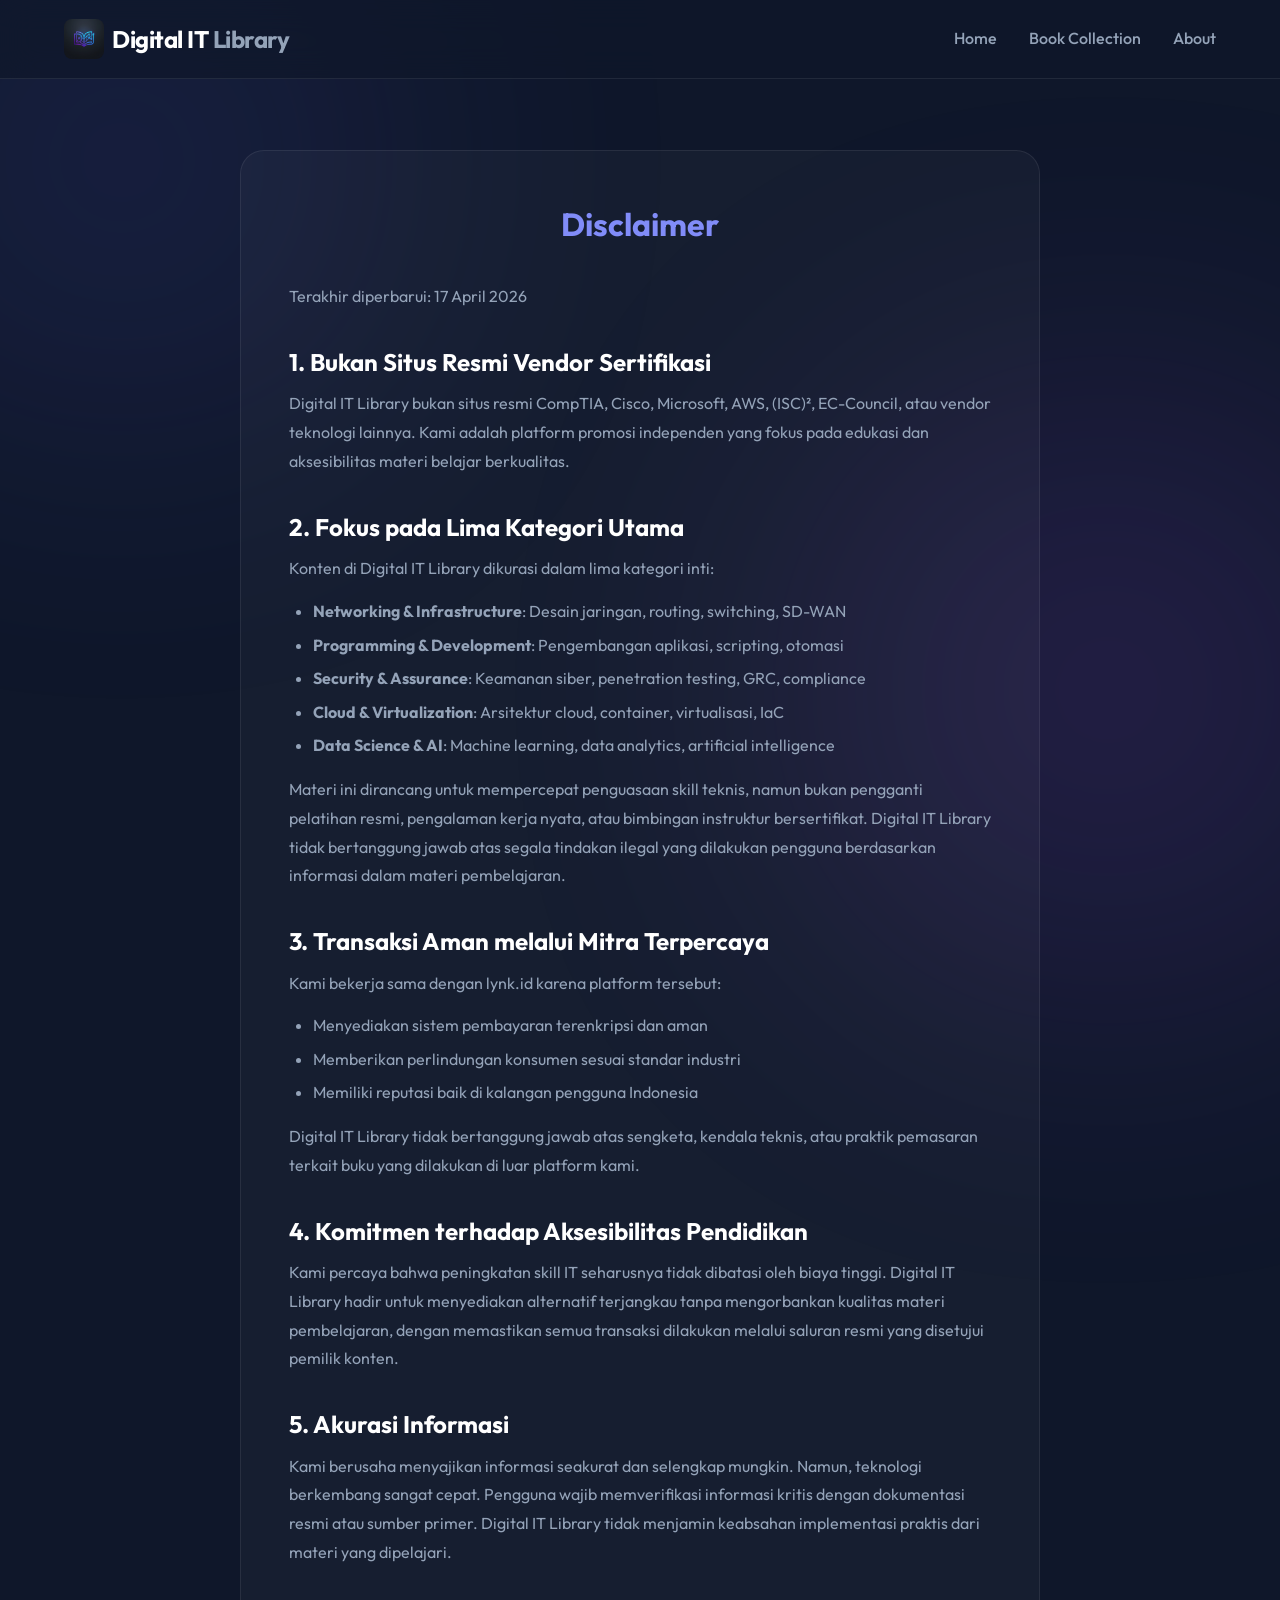
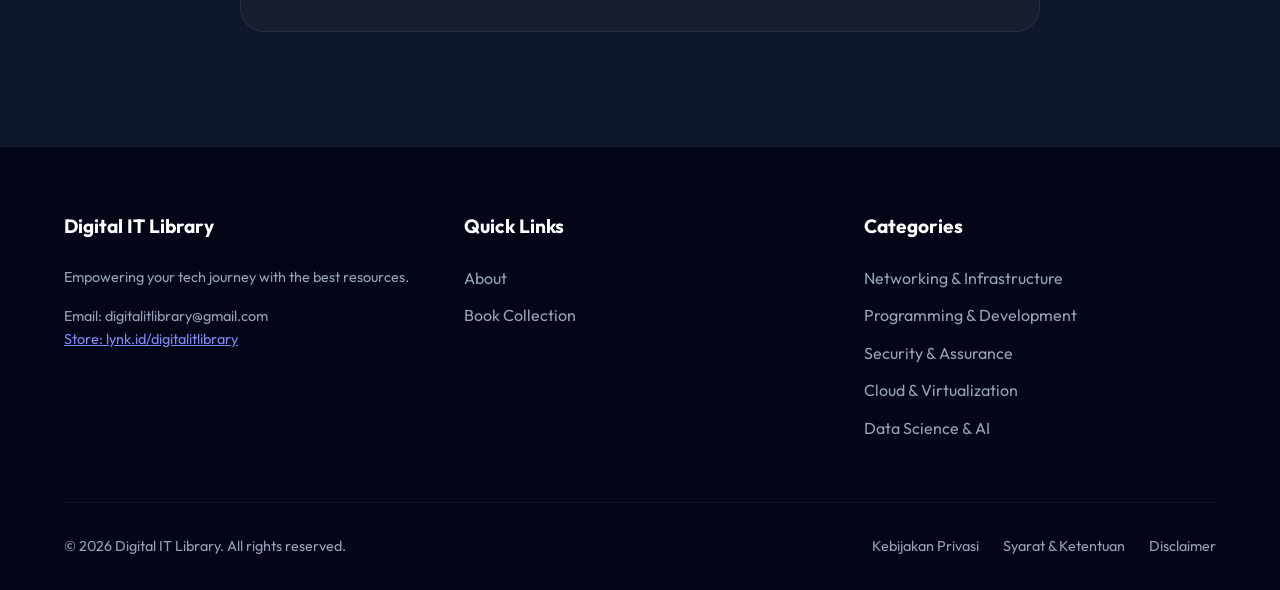
==== commit f1172b2b: "docs: update legal content & fix cisco pyats metadata" ====
--- a/disclaimer.html
+++ b/disclaimer.html
@@ -70,19 +70,21 @@
     <section id="legal" style="padding-top: 150px; min-height: 80vh;">
         <div class="legal-content-container">
             <h2>Disclaimer</h2>
-            <p>Terakhir diperbarui: 1 April 2026</p>
+            <p>Terakhir diperbarui: 17 April 2026</p>
 
             <h2>1. Bukan Situs Resmi Vendor Sertifikasi</h2>
             <p>Digital IT Library bukan situs resmi CompTIA, Cisco, Microsoft, AWS, (ISC)², EC-Council, atau vendor teknologi lainnya. Kami adalah platform promosi independen yang fokus pada edukasi dan aksesibilitas materi belajar berkualitas.</p>
 
-            <h2>2. Fokus pada Empat Pilar Utama</h2>
-            <p>Konten di Digital IT Library dikurasi dalam empat kategori inti:</p>
-            <p>• <strong>Networking & Infrastructure</strong>: Desain jaringan, routing, switching, SD-WAN<br>
-            • <strong>Programming & Development</strong>: Pengembangan aplikasi, scripting, otomasi<br>
-            • <strong>Security & Assurance</strong>: Keamanan siber, penetration testing, GRC, compliance<br>
-            • <strong>Cloud & Virtualization</strong>: Arsitektur cloud, container, virtualisasi, IaC<br>
-            • <strong>Data Science & AI</strong>: Machine learning, data analytics, artificial intelligence</p>
-            <p>Materi ini dirancang untuk mempercepat penguasaan skill teknis, namun bukan pengganti pelatihan resmi, pengalaman kerja nyata, atau bimbingan instruktur bersertifikat.</p>
+            <h2>2. Fokus pada Lima Kategori Utama</h2>
+            <p>Konten di Digital IT Library dikurasi dalam lima kategori inti:</p>
+            <ul>
+                <li><strong>Networking & Infrastructure</strong>: Desain jaringan, routing, switching, SD-WAN</li>
+                <li><strong>Programming & Development</strong>: Pengembangan aplikasi, scripting, otomasi</li>
+                <li><strong>Security & Assurance</strong>: Keamanan siber, penetration testing, GRC, compliance</li>
+                <li><strong>Cloud & Virtualization</strong>: Arsitektur cloud, container, virtualisasi, IaC</li>
+                <li><strong>Data Science & AI</strong>: Machine learning, data analytics, artificial intelligence</li>
+            </ul>
+            <p>Materi ini dirancang untuk mempercepat penguasaan skill teknis, namun bukan pengganti pelatihan resmi, pengalaman kerja nyata, atau bimbingan instruktur bersertifikat. Digital IT Library tidak bertanggung jawab atas segala tindakan ilegal yang dilakukan pengguna berdasarkan informasi dalam materi pembelajaran.</p>
 
             <h2>3. Transaksi Aman melalui Mitra Terpercaya</h2>
             <p>Kami bekerja sama dengan lynk.id karena platform tersebut:</p>
@@ -91,13 +93,13 @@
                 <li>Memberikan perlindungan konsumen sesuai standar industri</li>
                 <li>Memiliki reputasi baik di kalangan pengguna Indonesia</li>
             </ul>
-            <p>Digital IT Library tidak bertanggung jawab atas sengketa atau kendala teknis selama proses transaksi di lynk.id.</p>
+            <p>Digital IT Library tidak bertanggung jawab atas sengketa, kendala teknis, atau praktik pemasaran terkait buku yang dilakukan di luar platform kami.</p>
 
             <h2>4. Komitmen terhadap Aksesibilitas Pendidikan</h2>
-            <p>Kami percaya bahwa peningkatan skill IT seharusnya tidak dibatasi oleh biaya tinggi. Digital IT Library hadir untuk menyediakan alternatif terjangkau tanpa mengorbankan kualitas materi pembelajaran.</p>
+            <p>Kami percaya bahwa peningkatan skill IT seharusnya tidak dibatasi oleh biaya tinggi. Digital IT Library hadir untuk menyediakan alternatif terjangkau tanpa mengorbankan kualitas materi pembelajaran, dengan memastikan semua transaksi dilakukan melalui saluran resmi yang disetujui pemilik konten.</p>
 
             <h2>5. Akurasi Informasi</h2>
-            <p>Kami berusaha menyajikan informasi seakurat dan selengkap mungkin. Namun, teknologi berkembang sangat cepat. Pengguna disarankan selalu memverifikasi informasi kritis dengan dokumentasi resmi atau sumber primer.</p>
+            <p>Kami berusaha menyajikan informasi seakurat dan selengkap mungkin. Namun, teknologi berkembang sangat cepat. Pengguna wajib memverifikasi informasi kritis dengan dokumentasi resmi atau sumber primer. Digital IT Library tidak menjamin keabsahan implementasi praktis dari materi yang dipelajari.</p>
         </div>
     </section>
 
